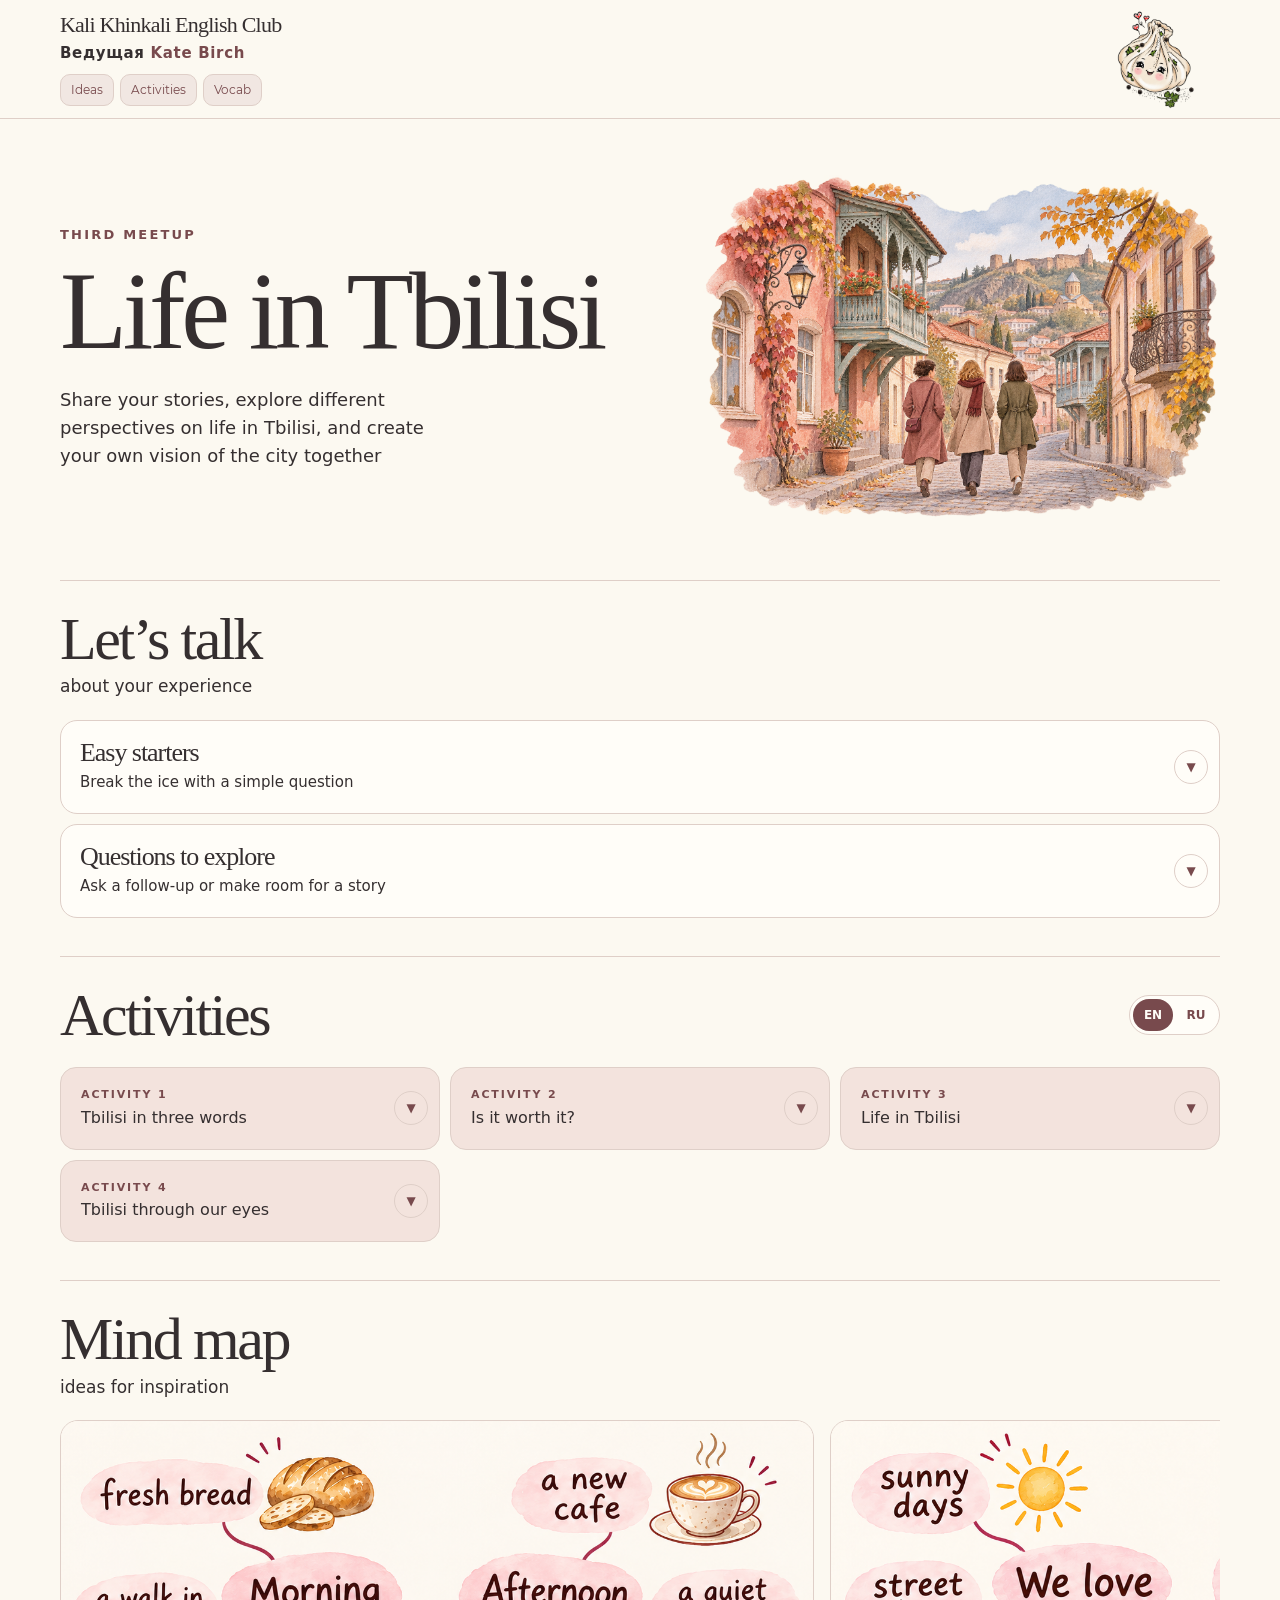
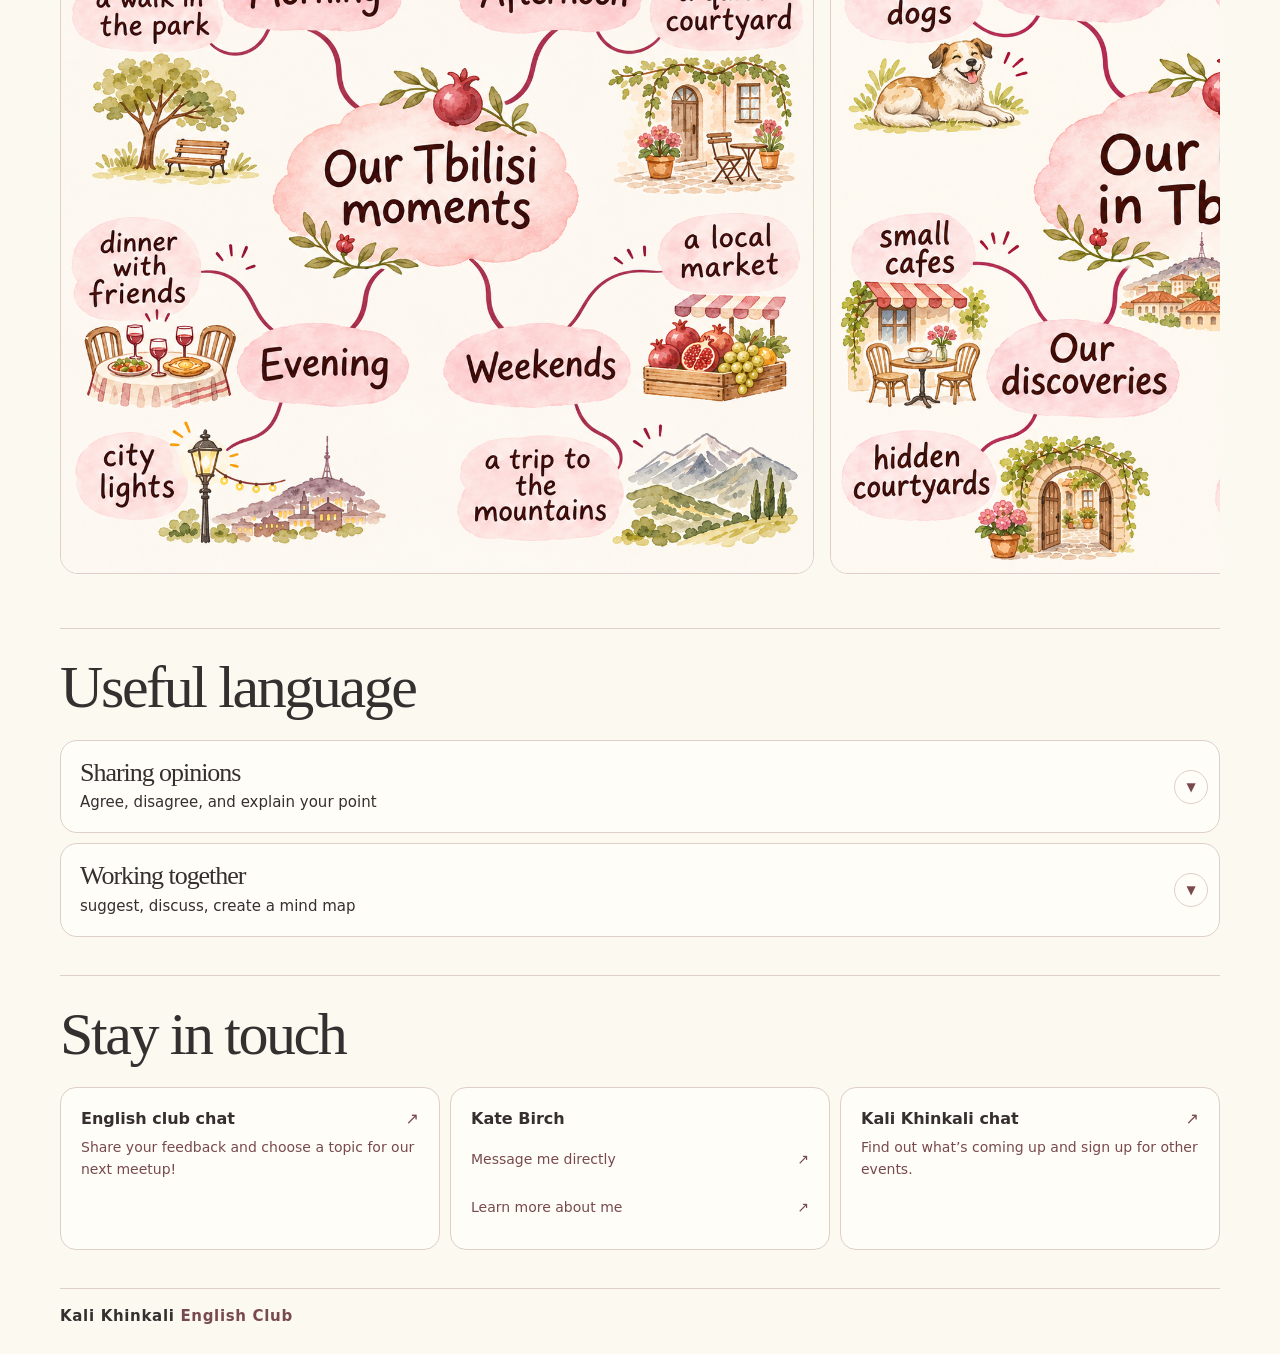
==== tbilisi/index.html @ 1eba33c3 "add tbilisi page" ====
<!DOCTYPE html>
<html lang="en">
<head>
<meta charset="utf-8">
<meta name="viewport" content="width=device-width,initial-scale=1">
<title>Kali Khinkali English Club · Life in Tbilisi</title>
<meta name="theme-color" content="#fcf9f1">
<meta name="description" content="Conversation prompts for the second Kali Khinkali English Club meetup.">
<link rel="stylesheet" href="styles.css">
</head>
<body id="top">
<a class="skip-link" href="#main">Skip to main content</a>
<header><div class="shell"><div class="brand-block"><a class="brand" href="#top">Kali Khinkali English Club</a><p class="host" lang="ru">Ведущая <a href="#kate-contact" lang="en">Kate Birch</a></p></div><nav aria-label="Main navigation"><a href="#ideas">Ideas</a><a href="#activities">Activities</a><a href="#resources">Vocab</a></nav><img class="header-mascot" src="assets/khinkali-cutout.png" width="640" height="640" alt="" aria-hidden="true"></div></header>
<main id="main" class="shell" tabindex="-1">
<section class="hero" aria-labelledby="title">
<div><p class="eyebrow">Third meetup</p><h1 id="title">Life in Tbilisi</h1><p>Share your stories, explore different perspectives on life in Tbilisi, and create your own vision of the city together</p></div>
<div class="hero-art" aria-hidden="true"><img src="assets/picture.jpg" width="1672" height="941" alt="" fetchpriority="high"></div>
</section>

<section id="ideas" class="page-section" aria-labelledby="ideas-title">
<div class="section-head"><h2 id="ideas-title"><strong>Let’s talk</strong><span class="heading-subtitle">about your experience</span></h2></div>
<div class="idea-panels">
<article class="card easy-starters"><details>
<summary><h3 class="summary-heading"><span class="card-title">Easy starters</span><span class="card-intro">Break the ice with a simple question</span></h3></summary>
<div class="card-body"><div class="question-group"><ul><li><details class="question"><summary class="question-toggle"><span>How long have you been living in Tbilisi?</span><span class="translation-cue" aria-hidden="true">RU</span></summary><p class="question-translation" lang="ru">Как давно ты живёшь в Тбилиси?</p></details></li>
<li><details class="question"><summary class="question-toggle"><span>What do you like most about living here?</span><span class="translation-cue" aria-hidden="true">RU</span></summary><p class="question-translation" lang="ru">Что тебе больше всего нравится в жизни здесь?</p></details></li>
<li><details class="question"><summary class="question-toggle"><span>What are your favorite places in Tbilisi?</span><span class="translation-cue" aria-hidden="true">RU</span></summary><p class="question-translation" lang="ru">Какие у тебя любимые места в Тбилиси?</p></details></li>
<li><details class="question"><summary class="question-toggle"><span>What part of Tbilisi do you live in? How do you like it there?</span><span class="translation-cue" aria-hidden="true">RU</span></summary><p class="question-translation" lang="ru">В каком районе Тбилиси ты живёшь? Как тебе там?</p></details></li>
<li><details class="question"><summary class="question-toggle"><span>What do you usually do on weekends here?</span><span class="translation-cue" aria-hidden="true">RU</span></summary><p class="question-translation" lang="ru">Чем ты обычно занимаешься здесь по выходным?</p></details></li>
<li><details class="question"><summary class="question-toggle"><span>Do you speak any Georgian?</span><span class="translation-cue" aria-hidden="true">RU</span></summary><p class="question-translation" lang="ru">Ты немного говоришь по-грузински?</p></details></li>
<li><details class="question"><summary class="question-toggle"><span>Is there a place or an event in Tbilisi you’d like to go to?</span><span class="translation-cue" aria-hidden="true">RU</span></summary><p class="question-translation" lang="ru">Есть ли в Тбилиси место или мероприятие, куда ты хотела бы сходить?</p></details></li></ul></div></div>
</details></article>
<article class="card"><details>
<summary><h3 class="summary-heading"><span class="card-title">Questions to explore</span><span class="card-intro">Ask a follow-up or make room for a story</span></h3></summary>
<div class="card-body"><div class="question-group"><span class="prompt-label">For example</span><ul><li><details class="question"><summary class="question-toggle"><span>How long have you been living in Tbilisi?</span><span class="translation-cue" aria-hidden="true">RU</span></summary><p class="question-translation" lang="ru">Как давно ты живёшь в Тбилиси?</p></details></li></ul>
<span class="prompt-label">Follow-ups</span><ul class="follow-up-questions"><li><details class="question"><summary class="question-toggle"><span>Why did you choose Tbilisi?</span><span class="translation-cue" aria-hidden="true">RU</span></summary><p class="question-translation" lang="ru">Почему ты выбрала Тбилиси?</p></details></li>
<li><details class="question"><summary class="question-toggle"><span>Have you lived in any other cities or countries? How does Tbilisi compare?</span><span class="translation-cue" aria-hidden="true">RU</span></summary><p class="question-translation" lang="ru">Ты жила в других городах или странах? Какой Тбилиси по сравнению с ними?</p></details></li>
<li><details class="question"><summary class="question-toggle"><span>Would you like to stay here long term? Why or why not?</span><span class="translation-cue" aria-hidden="true">RU</span></summary><p class="question-translation" lang="ru">Ты хотела бы остаться здесь надолго? Почему да или почему нет?</p></details></li></ul>
<span class="prompt-label">Go a little deeper</span><ul class="follow-up-questions"><li><details class="question"><summary class="question-toggle"><span>How have your impressions of Tbilisi changed since you arrived?</span><span class="translation-cue" aria-hidden="true">RU</span></summary><p class="question-translation" lang="ru">Как изменились твои впечатления от Тбилиси с момента приезда?</p></details></li>
<li><details class="question"><summary class="question-toggle"><span>Have you picked up any new habits since you moved here?</span><span class="translation-cue" aria-hidden="true">RU</span></summary><p class="question-translation" lang="ru">Появились ли у тебя новые привычки после переезда сюда?</p></details></li>
<li><details class="question"><summary class="question-toggle"><span>Does Tbilisi feel like home to you? Why or why not?</span><span class="translation-cue" aria-hidden="true">RU</span></summary><p class="question-translation" lang="ru">Ты чувствуешь себя в Тбилиси как дома? Почему да или почему нет?</p></details></li></ul></div></div>
</details></article>
</div>
</section>
<section id="activities" class="page-section" aria-labelledby="activities-title">
<div class="section-head"><h2 id="activities-title">Activities</h2><div class="activities-language" role="group" aria-label="Activity language" hidden><button type="button" data-activities-language="en" aria-pressed="true" lang="en" aria-label="English">EN</button><button type="button" data-activities-language="ru" aria-pressed="false" lang="ru" aria-label="Русский">RU</button></div></div>
<ol class="section-cards activity-list">
<li class="section-card"><details class="activity-details"><summary class="activity-summary"><h3><span class="eyebrow"><span data-activity-ru="Активность 1">Activity 1</span></span><span class="activity-title"><span data-activity-ru="Тбилиси в трёх словах">Tbilisi in three words</span></span></h3></summary><div class="activity-content"><ol class="activity-steps"><li><span data-activity-ru="Запиши 3 слова, которые ассоциируются у тебя с Тбилиси">Write down 3 words you associate with Tbilisi</span></li><li><span data-activity-ru="Назови своё имя и поделись своими словами">Say your name and share your words</span></li><li><span data-activity-ru="Кратко объясни, почему ты их выбрала">Briefly explain why you chose them</span></li></ol></div></details></li>
<li class="section-card"><details class="activity-details"><summary class="activity-summary"><h3><span class="eyebrow"><span data-activity-ru="Активность 2">Activity 2</span></span><span class="activity-title"><span data-activity-ru="Стоит ли оно того?">Is it worth it?</span></span></h3></summary><div class="activity-content"><ol class="activity-steps"><li><span data-activity-ru="Разделитесь на группы по 3–4 человека">Get into groups of 3 or 4</span></li><li><span data-activity-ru="Возьмите карточку и прочитайте её вслух">Take a card and read it out loud</span></li><li><span data-activity-ru="Обсудите, стоит ли оно того, по вашему мнению">Discuss whether you think it’s worth it or not</span></li><li><span data-activity-ru="Когда будете готовы, переходите к следующей карточке">When you’re ready, move on to the next card</span></li></ol></div></details></li>
<li class="section-card"><details class="activity-details"><summary class="activity-summary"><h3><span class="eyebrow"><span data-activity-ru="Активность 3">Activity 3</span></span><span class="activity-title"><span data-activity-ru="Жизнь в Тбилиси">Life in Tbilisi</span></span></h3></summary><div class="activity-content"><ol class="activity-steps"><li><span data-activity-ru="Работайте в парах">Work in pairs</span></li><li><span data-activity-ru="Поделитесь своими мыслями о жизни в Тбилиси">Share what you think about living in Tbilisi</span></li><li><span data-activity-ru="Задавайте вопросы, уточняйте и делитесь историями">Ask questions, follow up, and share stories</span></li></ol><p><span data-activity-ru="Вы можете использовать ">You can use the </span><a href="#ideas"><span data-activity-ru="идеи для разговора">conversation ideas</span></a></p></div></details></li>
<li class="section-card"><details class="activity-details"><summary class="activity-summary"><h3><span class="eyebrow"><span data-activity-ru="Активность 4">Activity 4</span></span><span class="activity-title"><span data-activity-ru="Тбилиси нашими глазами">Tbilisi through our eyes</span></span></h3></summary><div class="activity-content"><ol class="activity-steps"><li><span data-activity-ru="Работайте в группах, чтобы создать свою карту мыслей">Work in groups to create your mind map</span></li><li><span data-activity-ru="Решите вместе, что в неё включить и как её организовать">Decide together what to include in it and how to organize it</span></li><li><span data-activity-ru="Используйте слова, рисунки и стикеры. Дайте волю фантазии!">Use words, drawings, and stickers. Get creative!</span></li><li><span data-activity-ru="Представьте свою карту мыслей остальным">Present your mind map to the others</span></li></ol><p><span data-activity-ru="Посмотрите на ">Look at the </span><a href="#mind-map"><span data-activity-ru="примеры ниже">examples below</span></a><span data-activity-ru=" для вдохновения"> for inspiration</span></p></div></details></li>
</ol>
</section>
<section id="mind-map" class="page-section" aria-labelledby="mind-map-title">
<div class="section-head"><h2 id="mind-map-title"><strong>Mind map</strong><span class="heading-subtitle">ideas for inspiration</span></h2></div>
<div class="mind-map-gallery" role="region" aria-label="Mind map inspiration" tabindex="0">
<div class="mind-map-slide"><button type="button" class="mind-map-open" aria-label="Open and zoom mind map 1"><img src="assets/mindmap%201.jpg" alt="Mind map example 1" loading="lazy"></button></div>
<div class="mind-map-slide"><button type="button" class="mind-map-open" aria-label="Open and zoom mind map 2"><img src="assets/mindmap%202.jpg" alt="Mind map example 2" loading="lazy"></button></div>
<div class="mind-map-slide"><button type="button" class="mind-map-open" aria-label="Open and zoom mind map 3"><img src="assets/mindmap%203.jpg" alt="Mind map example 3" loading="lazy"></button></div>
</div>
</section>
<section id="resources" class="page-section" aria-labelledby="resources-title">
<div class="section-head"><h2 id="resources-title">Useful language</h2></div>
<div class="toolkit-panels">
<details class="card activity-details"><summary><h3 class="summary-heading"><span class="card-title">Sharing opinions</span><span class="card-intro">Agree, disagree, and explain your point</span></h3></summary><div class="activity-content"><ul class="opinion-phrases"><li><details class="question"><summary class="question-toggle"><span lang="en">For me, it’s worth it because…</span><span class="translation-cue" aria-hidden="true">RU</span></summary><p class="question-translation" lang="ru">Для меня это того стоит, потому что…</p></details></li>
<li><details class="question"><summary class="question-toggle"><span lang="en">I don’t think it’s worth it because…</span><span class="translation-cue" aria-hidden="true">RU</span></summary><p class="question-translation" lang="ru">Я не думаю, что это того стоит, потому что…</p></details></li>
<li><details class="question"><summary class="question-toggle"><span lang="en">It depends. / It depends on…</span><span class="translation-cue" aria-hidden="true">RU</span></summary><p class="question-translation" lang="ru">Зависит от обстоятельств. / Это зависит от…</p></details></li></ul>
<span class="prompt-label">Agree</span><ul class="opinion-phrases"><li><details class="question"><summary class="question-toggle"><span lang="en">I feel the same way.</span><span class="translation-cue" aria-hidden="true">RU</span></summary><p class="question-translation" lang="ru">Я чувствую то же самое.</p></details></li>
<li><details class="question"><summary class="question-toggle"><span lang="en">Exactly!</span><span class="translation-cue" aria-hidden="true">RU</span></summary><p class="question-translation" lang="ru">Именно!</p></details></li>
<li><details class="question"><summary class="question-toggle"><span lang="en">That’s a good point.</span><span class="translation-cue" aria-hidden="true">RU</span></summary><p class="question-translation" lang="ru">Это хорошее замечание.</p></details></li></ul>
<span class="prompt-label">Disagree</span><ul class="opinion-phrases"><li><details class="question"><summary class="question-toggle"><span lang="en">I see your point, but…</span><span class="translation-cue" aria-hidden="true">RU</span></summary><p class="question-translation" lang="ru">Я понимаю твою точку зрения, но…</p></details></li>
<li><details class="question"><summary class="question-toggle"><span lang="en">I don't think so.</span><span class="translation-cue" aria-hidden="true">RU</span></summary><p class="question-translation" lang="ru">Я так не думаю.</p></details></li>
<li><details class="question"><summary class="question-toggle"><span lang="en">For me, it's different.</span><span class="translation-cue" aria-hidden="true">RU</span></summary><p class="question-translation" lang="ru">Для меня всё иначе.</p></details></li></ul></div></details>
<details class="card activity-details"><summary><h3 class="summary-heading"><span class="card-title">Working together</span><span class="card-intro">suggest, discuss, create a mind map</span></h3></summary><div class="activity-content"><span class="prompt-label">Making suggestions</span><ul class="opinion-phrases"><li><details class="question"><summary class="question-toggle"><span lang="en">Let’s include…</span><span class="translation-cue" aria-hidden="true">RU</span></summary><p class="question-translation" lang="ru">Давайте включим…</p></details></li>
<li><details class="question"><summary class="question-toggle"><span lang="en">We could…</span><span class="translation-cue" aria-hidden="true">RU</span></summary><p class="question-translation" lang="ru">Мы могли бы…</p></details></li>
<li><details class="question"><summary class="question-toggle"><span lang="en">How about…?</span><span class="translation-cue" aria-hidden="true">RU</span></summary><p class="question-translation" lang="ru">Как насчёт…?</p></details></li></ul>
<span class="prompt-label">Asking others</span><ul class="opinion-phrases"><li><details class="question"><summary class="question-toggle"><span lang="en">What do you think?</span><span class="translation-cue" aria-hidden="true">RU</span></summary><p class="question-translation" lang="ru">Что вы думаете?</p></details></li>
<li><details class="question"><summary class="question-toggle"><span lang="en">Any other ideas?</span><span class="translation-cue" aria-hidden="true">RU</span></summary><p class="question-translation" lang="ru">Есть ещё идеи?</p></details></li></ul>
<span class="prompt-label">Creating together</span><ul class="opinion-phrases"><li><details class="question"><summary class="question-toggle"><span lang="en">Who can…?</span><span class="translation-cue" aria-hidden="true">RU</span></summary><p class="question-translation" lang="ru">Кто может…?</p></details></li>
<li><details class="question"><summary class="question-toggle"><span lang="en">We need…</span><span class="translation-cue" aria-hidden="true">RU</span></summary><p class="question-translation" lang="ru">Нам нужно…</p></details></li>
<li><details class="question"><summary class="question-toggle"><span lang="en">Let’s draw / write / stick…</span><span class="translation-cue" aria-hidden="true">RU</span></summary><p class="question-translation" lang="ru">Давайте нарисуем / напишем / приклеим…</p></details></li></ul></div></details>
</div>
</section>
<section id="contacts" class="page-section" aria-labelledby="contacts-title">
<div class="section-head"><h2 id="contacts-title">Stay in touch</h2></div>
<ul class="section-cards contact-list">
<li class="section-card contact-link-card"><a class="contact-link" href="https://t.me/+-bTVU9YNITA4Zjli"><h3>English club chat</h3><span class="contact-arrow" aria-hidden="true">↗</span><p>Share your feedback and choose a topic for our next meetup!</p></a></li>
<li class="section-card" id="kate-contact"><h3>Kate Birch</h3><div class="contact-actions"><a href="https://t.me/katebirch"><span class="contact-action-label">Message me directly</span> <span aria-hidden="true">↗</span></a><a href="https://t.me/kate_birch"><span class="contact-action-label">Learn more about me</span> <span aria-hidden="true">↗</span></a></div></li>
<li class="section-card contact-link-card"><a class="contact-link" href="https://t.me/c/4412423089/3"><h3>Kali Khinkali chat</h3><span class="contact-arrow" aria-hidden="true">↗</span><p>Find out what’s coming up and sign up for other events.</p></a></li>
</ul>
</section>
<footer><span class="footer-name">Kali Khinkali</span> English Club</footer>
</main>
<dialog class="image-viewer" aria-label="Mind map image viewer">
<div class="image-viewer-controls"><button type="button" data-zoom="out" aria-label="Zoom out">−</button><output class="image-viewer-scale" aria-live="polite">100%</output><button type="button" data-zoom="in" aria-label="Zoom in">+</button><button type="button" data-zoom="reset">Fit</button><button type="button" class="image-viewer-close" aria-label="Close image viewer">Close ×</button></div>
<div class="image-viewer-viewport" tabindex="0" aria-label="Image; scroll to explore when zoomed"><img alt=""></div>
</dialog>
<script src="script.js"></script>
</body>
</html>
---- tbilisi/styles.css ----
@font-face{font-family:"Arimo";src:url("assets/fonts/Arimo-Variable.ttf") format("truetype");font-weight:400 700;font-style:normal;font-display:swap}
@font-face{font-family:"Club Montserrat";src:url("assets/fonts/Montserrat-Regular.ttf") format("truetype");font-weight:400;font-style:normal;font-display:swap}
@font-face{font-family:"Club Montserrat";src:url("assets/fonts/Montserrat-Bold.ttf") format("truetype");font-weight:700;font-style:normal;font-display:swap}
:root{--ivory:#fcf9f1;--ink:#352f30;--muted:#352f30;--rose:#eadbd5;--accent:#784a4d;--line:#dfcfc8;--white:#fffdf8}
*{box-sizing:border-box}
html{scroll-behavior:smooth;scroll-padding-top:var(--header-height,140px)}
body{margin:0;background:var(--ivory);color:var(--ink);font:16px/1.55 system-ui,sans-serif}
a{color:inherit}
.inline-link{color:var(--accent);text-underline-offset:3px}
:focus-visible{outline:3px solid var(--accent);outline-offset:3px}
.shell{width:min(1160px,calc(100% - 32px));margin-inline:auto}
header{position:sticky;top:0;z-index:5;background:var(--ivory);border-bottom:1px solid var(--line)}
header .shell{display:flex;flex-direction:column;align-items:flex-start;justify-content:center;gap:4px;padding-block:12px}
.brand-block{min-width:0}
header .shell{position:relative;isolation:isolate}
.header-mascot{position:absolute;right:4px;top:0;width:auto;height:100%;object-fit:contain;pointer-events:none;z-index:-1}
.brand{display:inline-block;font:400 clamp(18px,4.6vw,22px)/1.2 Georgia,serif;text-decoration:none;letter-spacing:-.035em}
.host{margin:2px 0 0;color:var(--muted);font:600 15px/1.5 system-ui,sans-serif;letter-spacing:.045em}
.host a{color:var(--accent);text-decoration:none}
.host a:hover{text-decoration:underline;text-underline-offset:3px}
#kate-contact{scroll-margin-top:calc(var(--header-height,140px) + 16px)}

nav{display:flex;margin-top:6px;align-self:flex-start;justify-content:flex-start;gap:6px;font:400 12px/1.5 "Club Montserrat",sans-serif;color:var(--accent)}
nav a{display:inline-flex;align-items:center;justify-content:center;min-height:32px;padding:5px 10px;border:1px solid var(--line);border-radius:10px;background:#f1e7e2;text-decoration:none;white-space:nowrap}
nav a:hover{background:#f1e7e2;border-color:var(--accent)}
.hero{--hero-spacing:12px;display:grid;row-gap:var(--hero-spacing);column-gap:22px;align-items:center;padding:29px 0 28px}
.eyebrow{margin:0 0 8px;color:var(--accent);text-transform:uppercase;font-size:11px;font-weight:750;letter-spacing:.17em}
.hero .eyebrow{font-size:13px}
h1,h2,.card-title{font-family:Georgia,serif;font-weight:400;line-height:1.06;letter-spacing:-.04em;margin:0}
h1{font-size:clamp(30px,9vw,49px)}
h2{font-size:clamp(32px,7.7vw,43px);font-weight:400}
#ideas-title strong,#mind-map-title strong{font-weight:400}
.heading-subtitle{display:block;margin-top:3px;font:400 17px/1.5 system-ui,sans-serif;letter-spacing:normal;color:var(--muted)}
.hero p:not(.eyebrow){max-width:410px;color:var(--muted);margin:var(--hero-spacing) 0 0}
.cta{display:inline-flex;gap:14px;align-items:center;min-height:44px;padding:9px 17px;background:var(--accent);color:var(--white);border-radius:100px;text-decoration:none;font-size:14px;font-weight:650}
.art{height:136px;border:1px solid #dec9c0;border-radius:19px;position:relative;overflow:hidden;background:radial-gradient(ellipse at 74% 22%,#f8eee8 0%,transparent 58%),#ead7cd;isolation:isolate}
.hero-art{position:relative;min-width:0;overflow:hidden;border-radius:19px}
.hero-art img{display:block;width:100%;height:auto}
.orbit{position:absolute;inset:17% 8%;border:1px solid #b18c7d;border-radius:50%;transform:rotate(-14deg);opacity:.4}
.orbit.second{transform:rotate(14deg);inset:12% 10%;opacity:.23}
.bubble{position:absolute;font:italic clamp(20px,5.2vw,27px) Georgia,serif;padding:.46em .68em;background:var(--white);border-radius:15px;box-shadow:0 8px 18px #68423515;white-space:nowrap}
.bubble::after{content:"";position:absolute;bottom:-5px;width:13px;height:15px;background:inherit;transform:skewY(-32deg);border-radius:0 0 3px 3px}
.bubble.one{top:17%;left:15%;transform:rotate(-7deg)}
.bubble.one::after{left:19%}
.bubble.two{right:12%;bottom:19%;transform:rotate(7deg);background:#986c5c;color:#fff9f5}
.bubble.two::after{right:20%}
.spark{position:absolute;color:#a47b6b;font:19px Georgia,serif;right:17%;top:14%}
.spark.low{left:17%;top:auto;bottom:12%;font-size:14px}
section{scroll-margin-top:16px}
.section-head{border-top:1px solid var(--line);padding:22px 0 16px}
.section-head p{margin:6px 0 0;color:var(--muted);font-size:15px}
.grid{display:grid;grid-template-columns:minmax(0,1fr);gap:10px;align-items:start}
.card{background:var(--white);border:1px solid var(--line);border-radius:17px}
.card:nth-child(even){background:#f1e7e2}
#ideas .card,#resources .card{background:#fffdf8}
summary{cursor:pointer;list-style:none;position:relative;padding:15px 52px 15px 16px;min-height:72px;touch-action:manipulation;border-radius:16px}
summary::-webkit-details-marker{display:none}
summary::after{content:'▼';position:absolute;right:11px;top:50%;translate:0 -50%;width:32px;height:32px;border:1px solid var(--line);border-radius:50%;display:grid;place-items:center;color:var(--accent);font-size:12px;line-height:1}
details[open]>summary::after{content:'▲'}
.card-title{display:block;font-size:25px}
.card-intro{display:block;color:var(--muted);margin-top:5px;font-size:15px}
.card-body{margin:0 16px;padding:0 0 16px;border-top:1px solid var(--line)}
.card-body ul{padding-left:18px;margin:8px 0 0}
.card-body>ul:first-child{margin-top:13px}
li+li{margin-top:9px}
.prompt-label{display:block;color:var(--accent);font-size:13px;margin-top:13px;font-weight:700}
.activity{display:grid;gap:12px;background:var(--rose);border-radius:18px;padding:21px;margin:28px 0}
.activity p{margin:0;align-self:center}
.activity .eyebrow{margin-bottom:8px}
footer{padding:16px 0 26px;border-top:1px solid var(--line);color:var(--accent);font:600 15px/1.5 system-ui,sans-serif;letter-spacing:.045em}
.footer-name{color:var(--ink)}
@media(min-width:640px){
.shell{width:min(1160px,calc(100% - 56px))}
header .shell{min-height:86px}nav{gap:6px;font-size:12px}
.hero{grid-template-columns:1fr .88fr;column-gap:30px;padding:43px 0}
h1{font-size:clamp(65px,9vw,110px)}
h2{font-size:clamp(40px,5vw,60px)}
.art{height:240px;border-radius:25px}
.bubble{font-size:clamp(24px,3.2vw,38px);padding:.57em .72em}
.bubble.one{top:24%}.bubble.two{bottom:24%}
.section-head{display:flex;align-items:end;justify-content:space-between;gap:18px;padding:27px 0 20px}
.grid{grid-template-columns:repeat(2,minmax(0,1fr));gap:14px}
summary{padding:18px 54px 18px 19px}
.card-title{font-size:30px}.card-body{margin-inline:19px}
.activity{grid-template-columns:1fr 1fr;gap:24px;padding:28px;margin:34px 0}
}
@media(min-width:980px){
.shell{width:min(1160px,calc(100% - 88px))}
.hero{--hero-spacing:16px;padding:56px 0 60px;column-gap:56px}
.hero p:not(.eyebrow){font-size:18px}
.art{height:320px}
.grid{grid-template-columns:repeat(3,minmax(0,1fr));gap:16px}
}
@media(prefers-reduced-motion:reduce){html{scroll-behavior:auto}}

.page-section{margin-bottom:28px}
.idea-panels,.section-cards{display:grid;gap:10px}
.idea-panels .card-title{font-size:clamp(21px,5.2vw,26px)}
.toolkit-panels .card-title{font-size:clamp(21px,5.2vw,26px)}
.question-group{min-width:0;padding-top:14px}
.question-group+.question-group{margin-top:14px;border-top:1px solid var(--line)}
.question-group h4{margin:0;font-family:system-ui,sans-serif;font-size:15px;font-weight:700;font-style:italic;color:var(--ink)}
.topic-details{align-self:start;padding-top:0}
.topic-details>.topic-toggle{min-height:48px;padding:12px 44px 12px 0;border-radius:8px}
.topic-toggle::after{right:0;width:26px;height:26px;font-size:10px}
.topic-content{padding-bottom:8px}
.topic-content>ul{margin-top:0}
.deeper-details{margin-top:12px;border-top:1px solid var(--line)}
.deeper-details>.deeper-toggle{min-height:44px;padding:10px 40px 10px 0;border-radius:8px;color:var(--accent);font-size:13px;font-weight:700}
.deeper-toggle::after{right:0;width:24px;height:24px;font-size:10px}
.section-cards{list-style:none;padding:0;margin:0}
.section-cards li+li{margin-top:0}
.section-card,.resource-panel{background:var(--white);border:1px solid var(--line);border-radius:16px;padding:15px 16px}
.section-card .eyebrow{display:block;margin:0}
.section-card h3{font-size:16px;line-height:1.35;margin:0}
.section-card .eyebrow+h3{margin-top:4px}
.activity-list .section-card{background:#f3e3dd}
.resource-panel{background:#f1e7e2}
.activity-steps{margin:12px 0 0;padding-left:0;list-style:none;counter-reset:activity-step;font-size:15px;line-height:1.55}
.activity-steps>li{display:grid;grid-template-columns:25px minmax(0,1fr);align-items:start;column-gap:9px;counter-increment:activity-step;min-height:25px}
.activity-steps>li::before{content:counter(activity-step);width:25px;height:1.55em;display:block;text-align:center;border:1px solid var(--line);border-radius:50%;background:var(--ivory);color:var(--accent);font:inherit;font-weight:600;line-height:calc(1.55em - 2px)}
.activity-steps li+li{margin-top:10px}
.activity-examples{display:block;margin-top:3px;color:var(--muted)}
.role-label{margin:0 0 10px;font-size:15px;font-weight:600}
.activities-language:not([hidden]){display:inline-flex;align-self:flex-start;gap:3px;margin-top:12px;padding:3px;border:1px solid var(--line);border-radius:100px;background:var(--white)}
.activities-language button{min-height:32px;min-width:40px;padding:5px 9px;border:0;border-radius:100px;background:transparent;color:var(--accent);font:600 12px/1.5 system-ui,sans-serif;cursor:pointer;touch-action:manipulation}
.activities-language button[aria-pressed="true"]{background:var(--accent);color:var(--white)}
.activities-language button:hover{box-shadow:inset 0 0 0 1px var(--accent)}
@media(min-width:640px){.activities-language:not([hidden]){align-self:center;margin-top:0}}
.role-options{display:grid;gap:8px}
.role-option{border:1px solid var(--line);border-radius:12px;background:var(--white)}
.role-toggle{min-height:44px;padding:10px 48px 10px 12px;border-radius:11px;font-size:14px;font-weight:600;color:var(--accent)}
.role-toggle::after{right:10px;width:24px;height:24px;font-size:10px}
.role-content{margin:0 12px;padding:10px 0 12px;border-top:1px solid var(--line);font-size:15px;line-height:1.55}
.role-content p{margin:14px 0 10px}
.role-rules{margin:0;padding-left:18px;list-style:disc}
.role-rules>li+li{margin-top:6px}
.activity-timer:not([hidden]){display:flex;flex-wrap:wrap;align-items:center;justify-content:space-between;gap:12px 20px;margin-bottom:14px;padding:16px;border:1px solid var(--line);border-radius:16px;background:var(--white)}
.activity-content>.activity-timer:not([hidden]){margin:16px 0 0}
.timer-face{display:flex;flex-direction:column;gap:2px}
.timer-face .eyebrow{margin:0;font-size:10px}
.timer-display{font:400 36px/1.1 Georgia,serif;font-variant-numeric:tabular-nums;color:var(--accent)}
.timer-controls{display:flex;gap:8px}
.timer-controls button{min-height:44px;min-width:70px;padding:8px 14px;border:1px solid var(--line);border-radius:100px;background:transparent;color:var(--accent);font:600 14px/1.5 system-ui,sans-serif;cursor:pointer;touch-action:manipulation}
.timer-controls .timer-toggle{background:var(--accent);border-color:var(--accent);color:var(--white)}
.timer-controls button:hover{box-shadow:inset 0 0 0 1px var(--accent)}
.timer-status{flex-basis:100%;color:var(--accent);font-size:14px}
.timer-status:empty{display:none}
.activity-timer[data-finished="true"]{background:var(--rose);border-color:var(--accent)}
.activity-list{align-items:start}
.activity-list .section-card{padding:0}
.activity-summary{padding:15px 52px 15px 16px}
.activity-summary::after{content:'▼';font-size:12px}
.activity-details[open]>.activity-summary::after{content:'▲'}
.activity-title{display:block;margin-top:4px;font-weight:400}
.activity-content{margin:0 16px;padding:12px 0 16px;border-top:1px solid var(--line)}
.activity-content .activity-steps,.activity-content .placeholder{margin-top:0}
@media(min-width:640px){.activity-details>.activity-summary{padding:20px 54px 20px 20px}.activity-content{margin-inline:20px;padding-bottom:20px}}
.resource-panel p{margin:0;color:var(--muted)}
.toolkit-panels{display:grid;gap:10px;align-items:start}
.toolkit-panels h3{margin:0;font-size:16px;font-weight:400;line-height:1.35}
.toolkit-content{font-size:15px;line-height:1.6}
.toolkit-content p{margin:0}
.starter-ideas{list-style:none;margin:0;padding:0}
.starter-ideas li+li{margin-top:18px}
.starter-ideas strong,.starter-ideas em{display:block}
.starter-ideas em{margin-top:3px;color:var(--muted)}
.toolkit-content p:last-child{margin-top:16px}
.conversation-tips{list-style:none;padding:0;margin:16px 0}
.conversation-tips li{position:relative;padding-left:20px}
.conversation-tips li::before{content:'–';position:absolute;left:0;color:var(--accent)}
.contact-list .contact-link-card{padding:0}
.contact-link{display:grid;grid-template-columns:minmax(0,1fr) auto;grid-template-rows:auto 1fr;align-items:start;gap:8px 12px;padding:15px 16px;min-height:56px;height:100%;border-radius:15px;text-decoration:none;color:var(--accent)}
.contact-list{color:var(--accent)}
.contact-list h3{color:var(--ink)}
.contact-arrow{color:var(--accent);line-height:1.35}
.contact-link p{grid-column:1 / -1;margin:0;font-size:14px;line-height:1.55;color:var(--accent)}
.contact-link:hover h3{text-decoration:underline;text-underline-offset:3px}
.contact-actions{display:grid;gap:4px;margin-top:8px}
.contact-actions a{display:flex;align-items:center;justify-content:space-between;gap:12px;min-height:44px;color:var(--accent);font-size:14px;text-decoration:none}
.contact-actions a:hover .contact-action-label{text-decoration:underline;text-underline-offset:3px}
@media(min-width:640px){.contact-link{padding:20px}}
@media(min-width:640px){
.page-section{margin-bottom:38px}
.question-groups{display:grid;grid-template-columns:repeat(2,minmax(0,1fr));gap:14px 28px}
.question-group+.question-group{margin-top:0;border-top:0}
.section-cards{grid-template-columns:repeat(3,minmax(0,1fr))}
.section-card,.resource-panel{padding:20px}
}
/* Mobile defaults; wider layouts are progressive enhancements. */
body{overflow-wrap:break-word}
.skip-link{position:fixed;top:8px;left:8px;z-index:10;padding:12px 16px;background:var(--ink);color:var(--white);border-radius:8px;transform:translateY(-160%)}
.skip-link:focus{transform:translateY(0)}
.summary-heading{margin:0;font-size:inherit;font-weight:inherit;line-height:inherit}
.card-intro{font-family:system-ui,sans-serif;font-weight:400;letter-spacing:normal;line-height:1.55}
.placeholder{margin:8px 0 0;font-size:14px;color:var(--muted)}
.idea-panels .card{min-width:0}
summary:hover{background:#784a4d08}
summary:focus-visible{outline-offset:-4px}
@media(max-width:359px){header .shell{flex-wrap:wrap}nav{gap:6px}.bubble.one{left:8%}.bubble.two{right:7%}}
@media(forced-colors:active){.cta{border:1px solid ButtonText}summary::after{border-color:ButtonText}}
/* Each question is a native disclosure: tap, Enter or Space to translate. */
.hobby-list{list-style:disc;margin:0;padding:0 0 0 20px}
.hobby-list>li{padding-left:4px}
.hobby-list>li::marker{color:var(--accent);font-size:.8em}
.hobby-list>li+li{margin-top:4px}
.hobby-phrases{list-style:disc;margin:8px 0 16px;padding-left:20px}
.hobby-phrases>li{padding-left:4px;font-weight:600}
.hobby-phrases>li::marker{color:var(--accent);font-size:.8em}
.hobby-phrases>li+li{margin-top:8px}
.hobby-phrases .question-translation{font-weight:400}
.card-body>.explore-questions{list-style:disc;padding-left:20px;margin-top:13px}
.explore-questions>li{padding-left:4px}
.explore-questions>li::marker{color:var(--accent);font-size:.8em}
.explore-questions>li+li{margin-top:4px}
.question-group ul{list-style:none;padding-left:0}
.question-group li+li{margin-top:4px}
.question-toggle{display:flex;align-items:baseline;gap:12px;justify-content:space-between;min-height:44px;padding:9px 10px;margin-inline:-10px;border-radius:9px;font:inherit;letter-spacing:normal}
.question>.question-toggle::after{content:none}
.question-toggle>span:first-child{min-width:0}
.follow-up-questions .question-toggle>span:first-child{position:relative;padding-left:23px}
.follow-up-questions .question-toggle>span:first-child::before{content:'↳';position:absolute;left:0;top:-1px;color:var(--accent);font:400 21px/1.2 Georgia,serif}
.translation-cue{flex:none;font-size:10px;line-height:1.6;letter-spacing:.06em;font-weight:650;color:var(--accent);border:1px solid var(--line);border-radius:5px;padding:1px 5px;align-self:flex-start;margin-top:3px}
.question[open]>.question-toggle{color:var(--accent)}
.question[open] .translation-cue{background:var(--accent);border-color:var(--accent);color:var(--white)}
.question-translation{margin:0 0 10px;padding:8px 12px;border-left:2px solid var(--accent);border-radius:0 8px 8px 0;background:#784a4d08;color:var(--muted);font-size:15px;line-height:1.6}
@media(forced-colors:active){.question-translation{border-color:CanvasText}.translation-cue{border-color:ButtonText}}

/* Horizontally scrollable mind map inspiration. */
.mind-map-gallery{display:flex;gap:16px;overflow-x:auto;scroll-snap-type:x mandatory;padding:0 0 16px;scrollbar-color:var(--accent) var(--line);scrollbar-width:thin}
.mind-map-slide{flex:0 0 85%;min-width:0;scroll-snap-align:start;border:1px solid var(--line);border-radius:18px;overflow:hidden}
.mind-map-slide img{display:block;width:100%;height:auto}
.mind-map-placeholder{aspect-ratio:4/3;display:grid;place-items:center;background:var(--white);color:var(--muted)}
@media(min-width:640px){.mind-map-slide{flex-basis:65%}}

.opinion-phrases{list-style:none;margin:8px 0 16px;padding:0;font-weight:400}
.opinion-phrases>li+li{margin-top:4px}
.mind-map-slide{position:relative;align-self:flex-start}
.mind-map-open{display:block;width:100%;padding:0;border:0;background:transparent;cursor:zoom-in;font:inherit}
.mind-map-open:focus-visible{outline-offset:-4px}
.image-viewer{width:96vw;max-width:1400px;height:92dvh;max-height:96dvh;padding:0;border:1px solid var(--line);border-radius:16px;background:var(--ivory);color:var(--ink);overflow:hidden}
.image-viewer::backdrop{background:#000b}
.image-viewer[open]{display:flex;flex-direction:column}
.image-viewer-controls{display:flex;align-items:center;gap:8px;padding:10px;border-bottom:1px solid var(--line);flex:none}
.image-viewer-controls button{min-width:44px;min-height:44px;padding:8px 12px;border:1px solid var(--line);border-radius:10px;background:var(--white);color:var(--accent);font:inherit;cursor:pointer}
.image-viewer-scale{min-width:48px;text-align:center;font-size:14px}
.image-viewer-close{margin-left:auto}
.image-viewer-viewport{flex:1;min-height:0;overflow:auto;overscroll-behavior:contain}
.image-viewer-viewport img{display:block;max-width:none;margin:auto}
body:has(.image-viewer[open]){overflow:hidden}
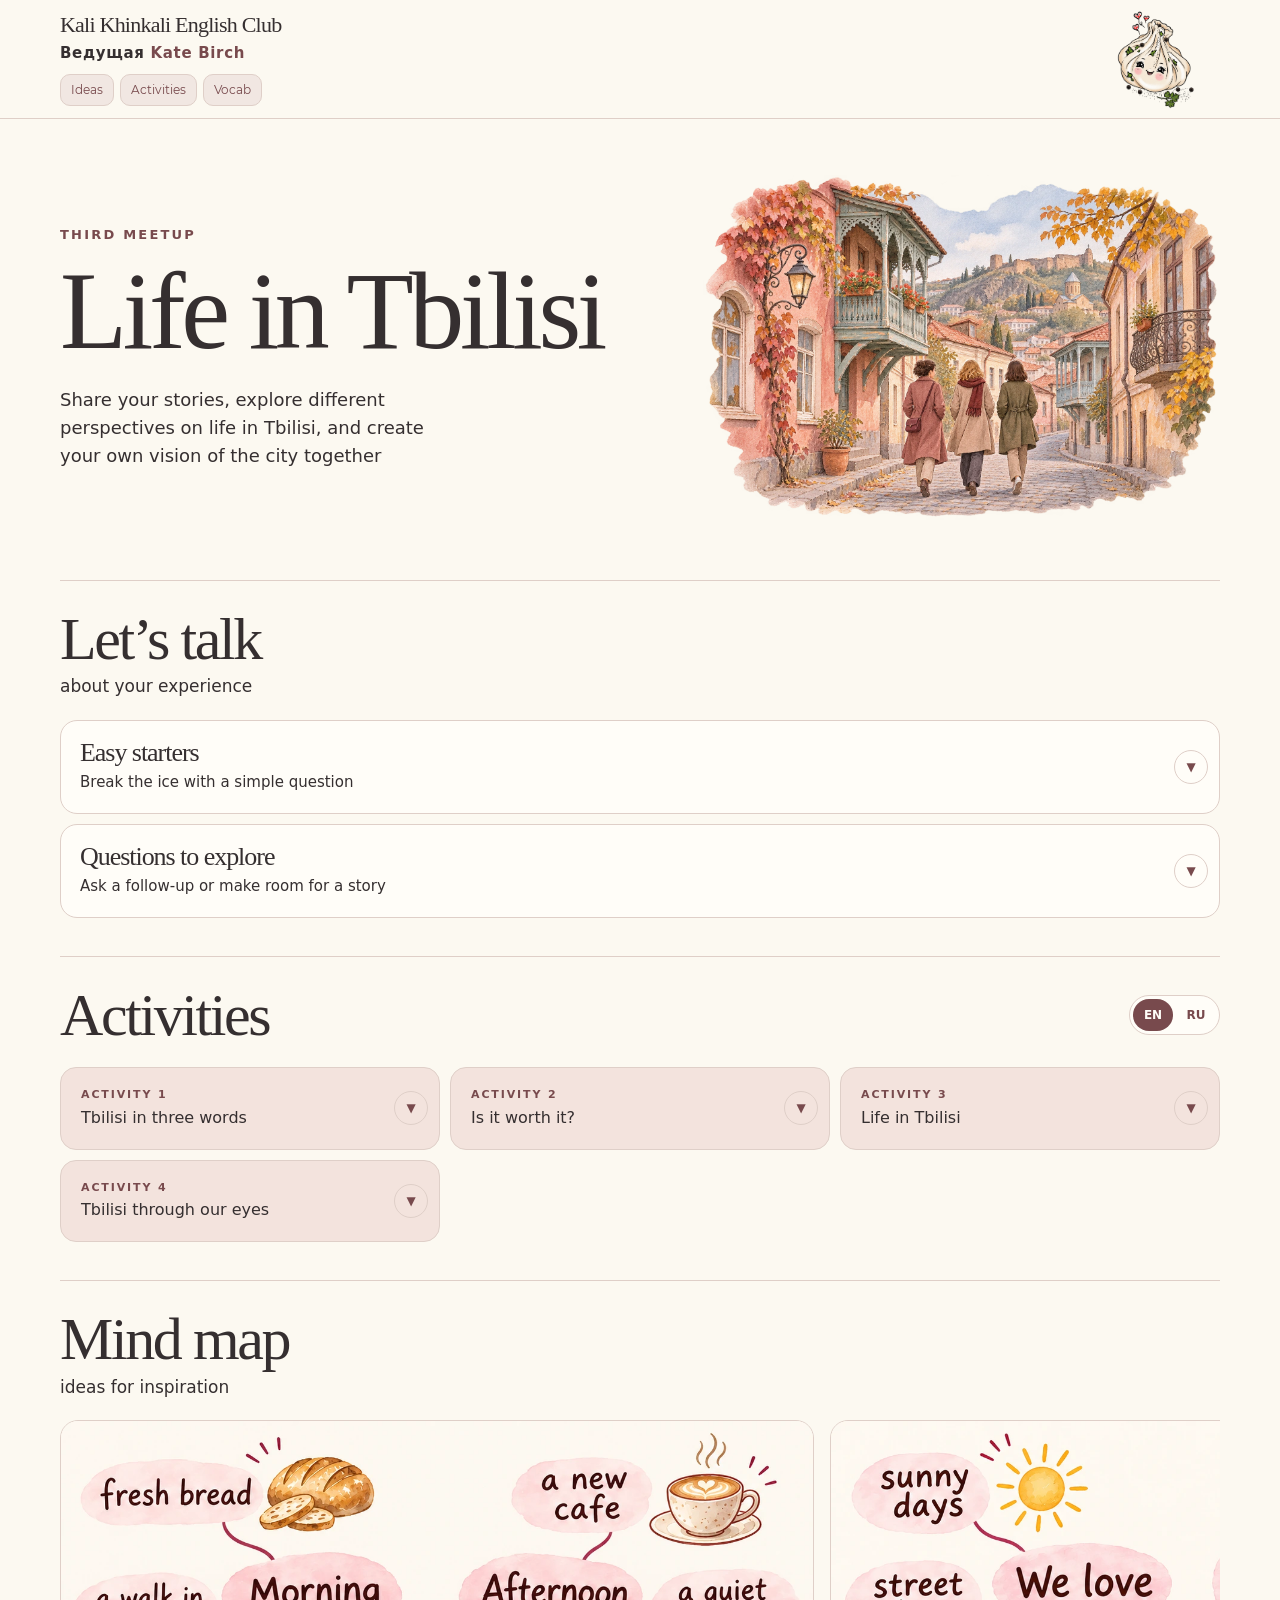
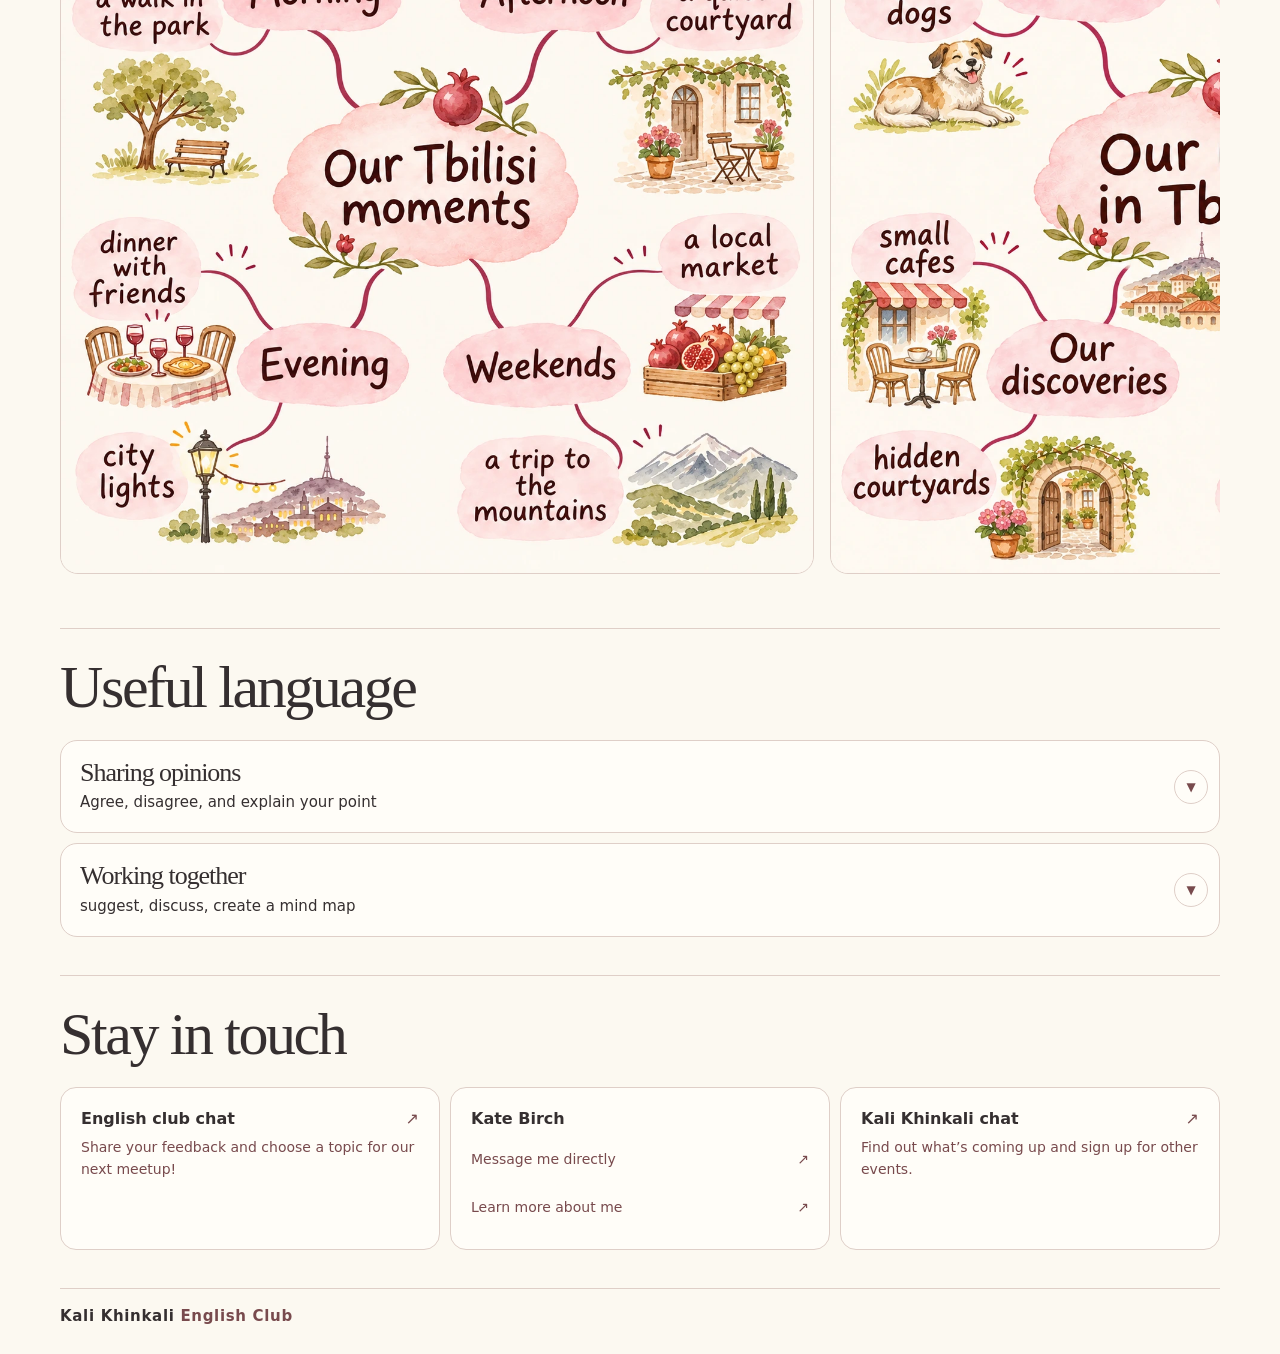
==== commit d548b964: "fix img size" ====
--- a/tbilisi/index.html
+++ b/tbilisi/index.html
@@ -10,11 +10,11 @@
 </head>
 <body id="top">
 <a class="skip-link" href="#main">Skip to main content</a>
-<header><div class="shell"><div class="brand-block"><a class="brand" href="#top">Kali Khinkali English Club</a><p class="host" lang="ru">Ведущая <a href="#kate-contact" lang="en">Kate Birch</a></p></div><nav aria-label="Main navigation"><a href="#ideas">Ideas</a><a href="#activities">Activities</a><a href="#resources">Vocab</a></nav><img class="header-mascot" src="assets/khinkali-cutout.png" width="640" height="640" alt="" aria-hidden="true"></div></header>
+<header><div class="shell"><div class="brand-block"><a class="brand" href="#top">Kali Khinkali English Club</a><p class="host" lang="ru">Ведущая <a href="#kate-contact" lang="en">Kate Birch</a></p></div><nav aria-label="Main navigation"><a href="#ideas">Ideas</a><a href="#activities">Activities</a><a href="#resources">Vocab</a></nav><img class="header-mascot" src="assets/khinkali-cutout.webp" width="640" height="640" alt="" aria-hidden="true"></div></header>
 <main id="main" class="shell" tabindex="-1">
 <section class="hero" aria-labelledby="title">
 <div><p class="eyebrow">Third meetup</p><h1 id="title">Life in Tbilisi</h1><p>Share your stories, explore different perspectives on life in Tbilisi, and create your own vision of the city together</p></div>
-<div class="hero-art" aria-hidden="true"><img src="assets/picture.jpg" width="1672" height="941" alt="" fetchpriority="high"></div>
+<div class="hero-art" aria-hidden="true"><img src="assets/picture.webp" width="1672" height="941" alt="" fetchpriority="high"></div>
 </section>
 
 <section id="ideas" class="page-section" aria-labelledby="ideas-title">
@@ -54,9 +54,9 @@
 <section id="mind-map" class="page-section" aria-labelledby="mind-map-title">
 <div class="section-head"><h2 id="mind-map-title"><strong>Mind map</strong><span class="heading-subtitle">ideas for inspiration</span></h2></div>
 <div class="mind-map-gallery" role="region" aria-label="Mind map inspiration" tabindex="0">
-<div class="mind-map-slide"><button type="button" class="mind-map-open" aria-label="Open and zoom mind map 1"><img src="assets/mindmap%201.jpg" alt="Mind map example 1" loading="lazy"></button></div>
-<div class="mind-map-slide"><button type="button" class="mind-map-open" aria-label="Open and zoom mind map 2"><img src="assets/mindmap%202.jpg" alt="Mind map example 2" loading="lazy"></button></div>
-<div class="mind-map-slide"><button type="button" class="mind-map-open" aria-label="Open and zoom mind map 3"><img src="assets/mindmap%203.jpg" alt="Mind map example 3" loading="lazy"></button></div>
+<div class="mind-map-slide"><button type="button" class="mind-map-open" aria-label="Open and zoom mind map 1"><img src="assets/mindmap%201.webp" alt="Mind map example 1" loading="lazy"></button></div>
+<div class="mind-map-slide"><button type="button" class="mind-map-open" aria-label="Open and zoom mind map 2"><img src="assets/mindmap%202.webp" alt="Mind map example 2" loading="lazy"></button></div>
+<div class="mind-map-slide"><button type="button" class="mind-map-open" aria-label="Open and zoom mind map 3"><img src="assets/mindmap%203.webp" alt="Mind map example 3" loading="lazy"></button></div>
 </div>
 </section>
 <section id="resources" class="page-section" aria-labelledby="resources-title">
